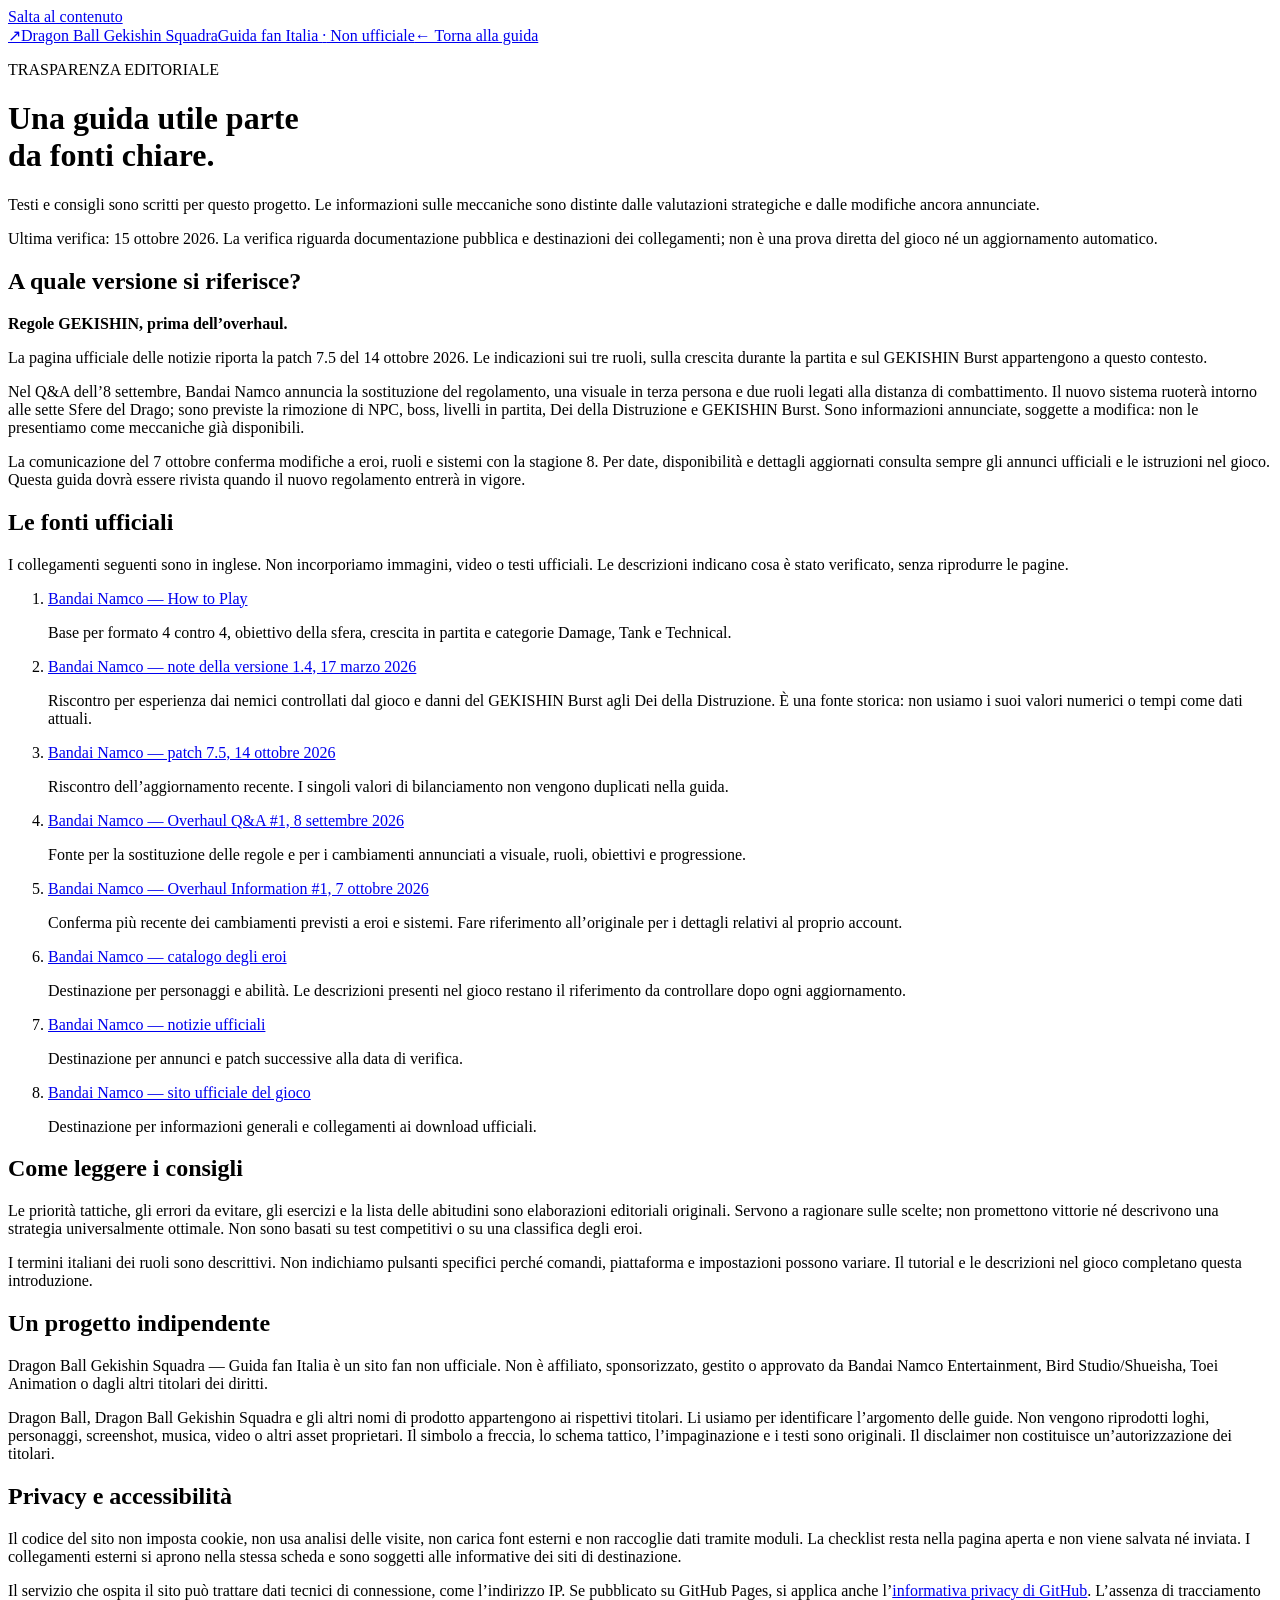
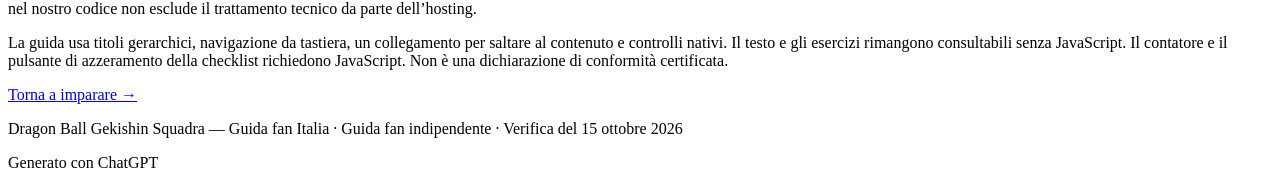
==== note.html @ c9250903 "Add files via upload" ====
<!doctype html><html lang="it"><head><meta charset="utf-8"><meta name="viewport" content="width=device-width,initial-scale=1"><title>Fonti, versioni e indipendenza — Dragon Ball Gekishin Squadra — Guida fan Italia</title><meta name="description" content="Fonti ufficiali verificate il 15 ottobre 2026, limiti delle guide e informazioni sulla privacy del sito fan Dragon Ball Gekishin Squadra — Guida fan Italia."><link rel="stylesheet" href="assets/style.css"><link rel="icon" href="assets/favicon.svg" type="image/svg+xml"></head><body>
<a class="skip" href="#contenuto">Salta al contenuto</a><header class="site-header"><div class="wrap header-inner"><a class="brand" href="./" aria-label="Dragon Ball Gekishin Squadra — Guida fan Italia, pagina iniziale"><span class="brand-mark" aria-hidden="true">↗</span><span class="brand-copy"><span class="brand-name">Dragon Ball Gekishin Squadra</span><span class="brand-subtitle">Guida fan Italia <span aria-hidden="true">·</span> Non ufficiale</span></span></a><a href="index.html#inizia">← Torna alla guida</a></div></header>
<main id="contenuto" class="wrap document" tabindex="-1"><p class="eyebrow">TRASPARENZA EDITORIALE</p><h1>Una guida utile parte<br>da fonti chiare.</h1><p>Testi e consigli sono scritti per questo progetto. Le informazioni sulle meccaniche sono distinte dalle valutazioni strategiche e dalle modifiche ancora annunciate.</p><p>Ultima verifica: <time datetime="2026-10-15">15 ottobre 2026</time>. La verifica riguarda documentazione pubblica e destinazioni dei collegamenti; non è una prova diretta del gioco né un aggiornamento automatico.</p>
<h2 id="aggiornamenti">A quale versione si riferisce?</h2><div class="callout"><strong>Regole GEKISHIN, prima dell’overhaul.</strong><p>La pagina ufficiale delle notizie riporta la patch 7.5 del 14 ottobre 2026. Le indicazioni sui tre ruoli, sulla crescita durante la partita e sul GEKISHIN Burst appartengono a questo contesto.</p></div>
<p>Nel Q&amp;A dell’8 settembre, Bandai Namco annuncia la sostituzione del regolamento, una visuale in terza persona e due ruoli legati alla distanza di combattimento. Il nuovo sistema ruoterà intorno alle sette Sfere del Drago; sono previste la rimozione di NPC, boss, livelli in partita, Dei della Distruzione e GEKISHIN Burst. Sono informazioni annunciate, soggette a modifica: non le presentiamo come meccaniche già disponibili.</p>
<p>La comunicazione del 7 ottobre conferma modifiche a eroi, ruoli e sistemi con la stagione 8. Per date, disponibilità e dettagli aggiornati consulta sempre gli annunci ufficiali e le istruzioni nel gioco. Questa guida dovrà essere rivista quando il nuovo regolamento entrerà in vigore.</p>
<h2 id="fonti">Le fonti ufficiali</h2><p>I collegamenti seguenti sono in inglese. Non incorporiamo immagini, video o testi ufficiali. Le descrizioni indicano cosa è stato verificato, senza riprodurre le pagine.</p>
<ol class="sources"><li><a href="https://dbg-squadra.bn-ent.net/en-gb/howto">Bandai Namco — How to Play</a><p>Base per formato 4 contro 4, obiettivo della sfera, crescita in partita e categorie Damage, Tank e Technical.</p></li><li><a href="https://dbg-squadra.bn-ent.net/en-us/news/estploj8z">Bandai Namco — note della versione 1.4, 17 marzo 2026</a><p>Riscontro per esperienza dai nemici controllati dal gioco e danni del GEKISHIN Burst agli Dei della Distruzione. È una fonte storica: non usiamo i suoi valori numerici o tempi come dati attuali.</p></li><li><a href="https://dbg-squadra.bn-ent.net/en-us/news/he0axlmp1u">Bandai Namco — patch 7.5, 14 ottobre 2026</a><p>Riscontro dell’aggiornamento recente. I singoli valori di bilanciamento non vengono duplicati nella guida.</p></li><li><a href="https://dbg-squadra.bn-ent.net/en-us/news/rp_gkq_0k543">Bandai Namco — Overhaul Q&amp;A #1, 8 settembre 2026</a><p>Fonte per la sostituzione delle regole e per i cambiamenti annunciati a visuale, ruoli, obiettivi e progressione.</p></li><li><a href="https://dbg-squadra.bn-ent.net/en-us/news/m7bxc2tkz">Bandai Namco — Overhaul Information #1, 7 ottobre 2026</a><p>Conferma più recente dei cambiamenti previsti a eroi e sistemi. Fare riferimento all’originale per i dettagli relativi al proprio account.</p></li><li><a href="https://dbg-squadra.bn-ent.net/en-gb/hero">Bandai Namco — catalogo degli eroi</a><p>Destinazione per personaggi e abilità. Le descrizioni presenti nel gioco restano il riferimento da controllare dopo ogni aggiornamento.</p></li><li><a href="https://dbg-squadra.bn-ent.net/en-gb/news">Bandai Namco — notizie ufficiali</a><p>Destinazione per annunci e patch successive alla data di verifica.</p></li><li><a href="https://dbg-squadra.bn-ent.net/en-gb/">Bandai Namco — sito ufficiale del gioco</a><p>Destinazione per informazioni generali e collegamenti ai download ufficiali.</p></li></ol>
<h2>Come leggere i consigli</h2><p>Le priorità tattiche, gli errori da evitare, gli esercizi e la lista delle abitudini sono elaborazioni editoriali originali. Servono a ragionare sulle scelte; non promettono vittorie né descrivono una strategia universalmente ottimale. Non sono basati su test competitivi o su una classifica degli eroi.</p><p>I termini italiani dei ruoli sono descrittivi. Non indichiamo pulsanti specifici perché comandi, piattaforma e impostazioni possono variare. Il tutorial e le descrizioni nel gioco completano questa introduzione.</p>
<h2 id="indipendenza">Un progetto indipendente</h2><p>Dragon Ball Gekishin Squadra — Guida fan Italia è un sito fan non ufficiale. Non è affiliato, sponsorizzato, gestito o approvato da Bandai Namco Entertainment, Bird Studio/Shueisha, Toei Animation o dagli altri titolari dei diritti.</p><p>Dragon Ball, Dragon Ball Gekishin Squadra e gli altri nomi di prodotto appartengono ai rispettivi titolari. Li usiamo per identificare l’argomento delle guide. Non vengono riprodotti loghi, personaggi, screenshot, musica, video o altri asset proprietari. Il simbolo a freccia, lo schema tattico, l’impaginazione e i testi sono originali. Il disclaimer non costituisce un’autorizzazione dei titolari.</p>
<h2 id="privacy">Privacy e accessibilità</h2><p>Il codice del sito non imposta cookie, non usa analisi delle visite, non carica font esterni e non raccoglie dati tramite moduli. La checklist resta nella pagina aperta e non viene salvata né inviata. I collegamenti esterni si aprono nella stessa scheda e sono soggetti alle informative dei siti di destinazione.</p><p>Il servizio che ospita il sito può trattare dati tecnici di connessione, come l’indirizzo IP. Se pubblicato su GitHub Pages, si applica anche l’<a href="https://docs.github.com/en/site-policy/privacy-policies/github-privacy-statement">informativa privacy di GitHub</a>. L’assenza di tracciamento nel nostro codice non esclude il trattamento tecnico da parte dell’hosting.</p><p>La guida usa titoli gerarchici, navigazione da tastiera, un collegamento per saltare al contenuto e controlli nativi. Il testo e gli esercizi rimangono consultabili senza JavaScript. Il contatore e il pulsante di azzeramento della checklist richiedono JavaScript. Non è una dichiarazione di conformità certificata.</p>
<p><a class="button primary" href="index.html#inizia">Torna a imparare →</a></p></main><footer class="wrap"><p>Dragon Ball Gekishin Squadra — Guida fan Italia · Guida fan indipendente · Verifica del 15 ottobre 2026</p><p class="generation-watermark">Generato con ChatGPT</p></footer></body></html>
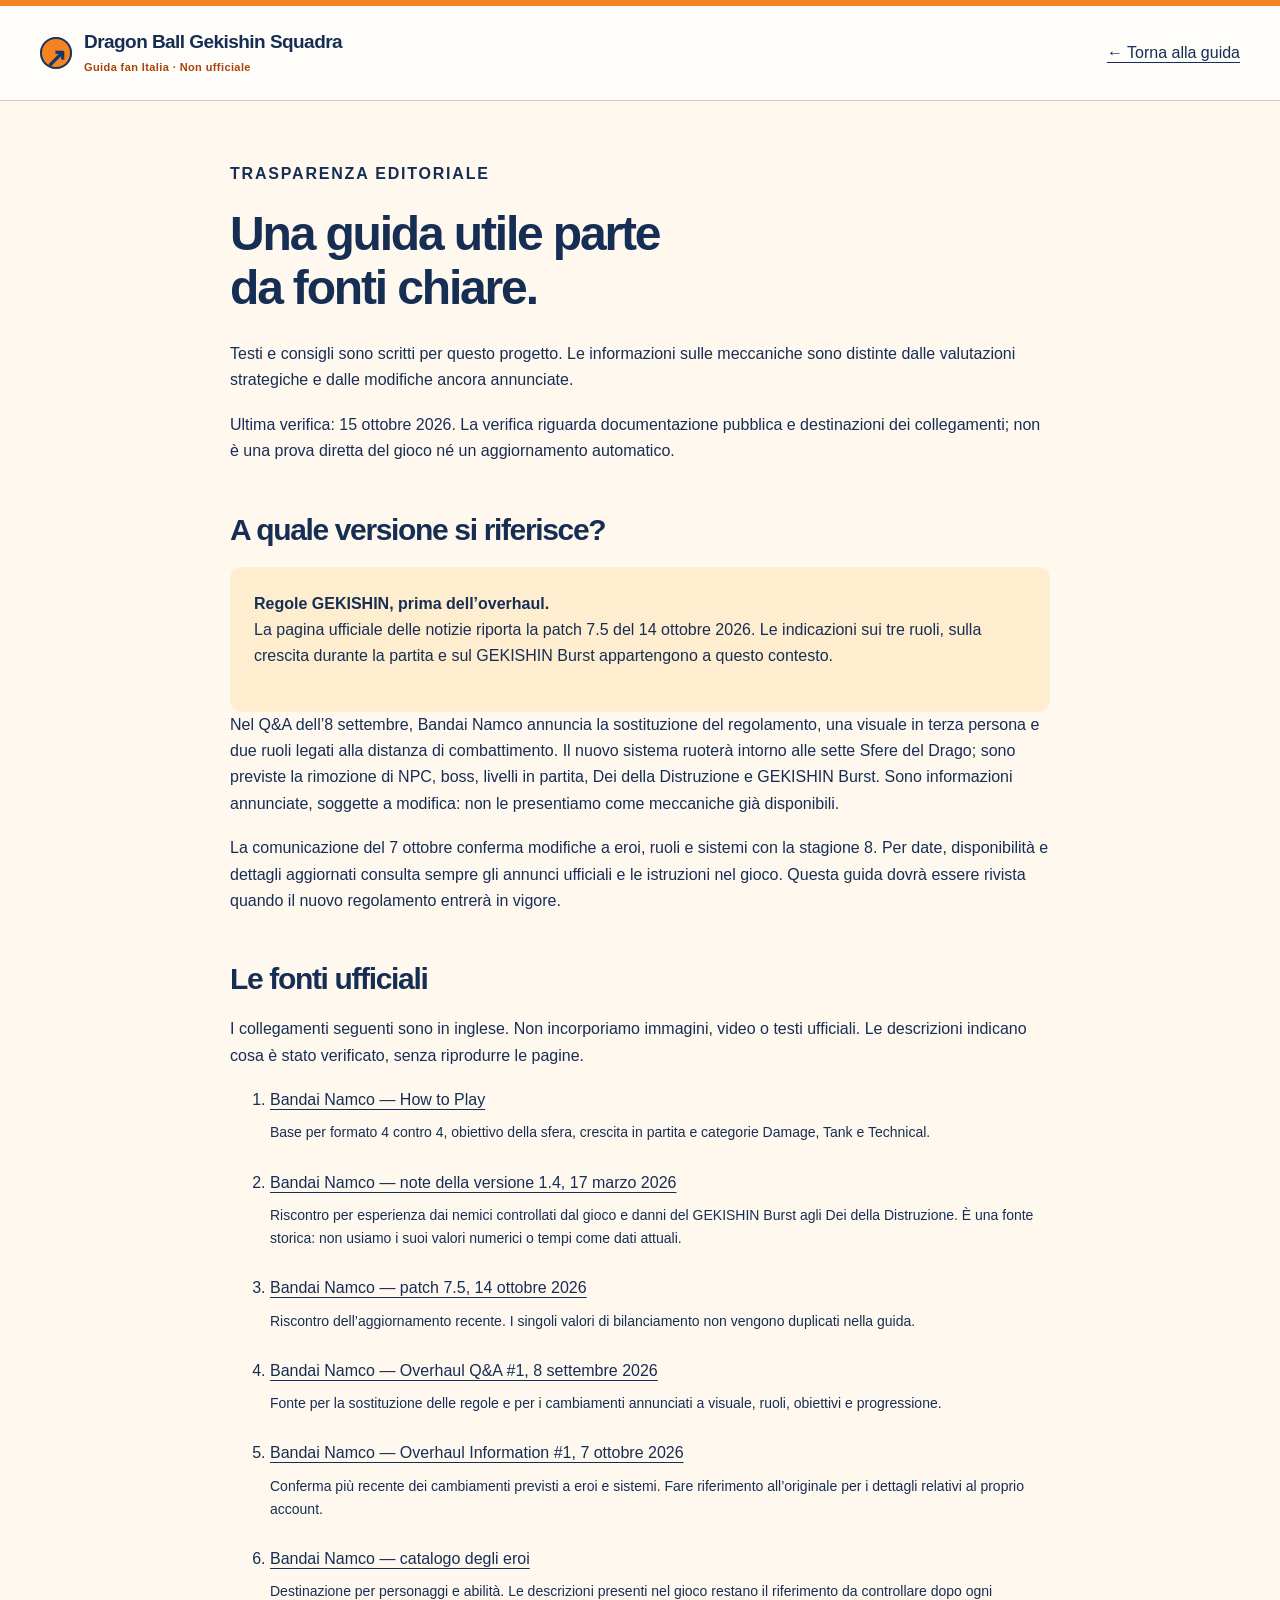
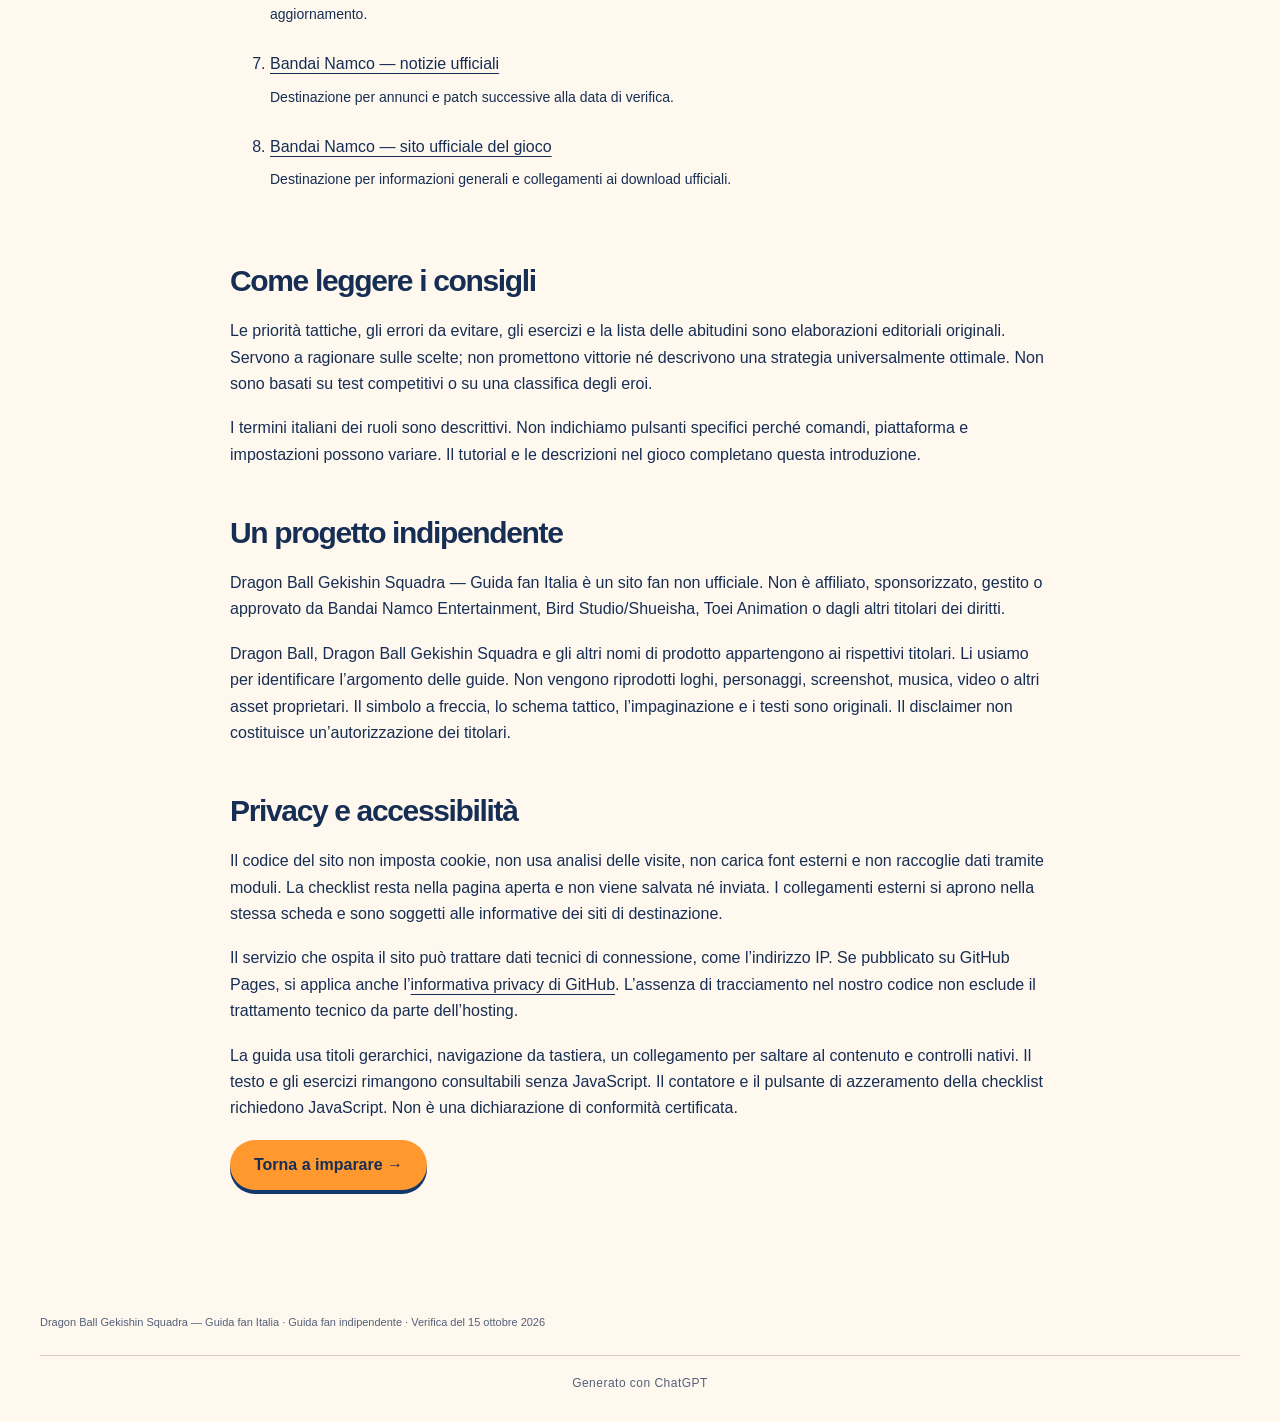
==== commit 5308f72a: "Fix published asset paths in note.html" ====
--- a/note.html
+++ b/note.html
@@ -1,4 +1,4 @@
-<!doctype html><html lang="it"><head><meta charset="utf-8"><meta name="viewport" content="width=device-width,initial-scale=1"><title>Fonti, versioni e indipendenza — Dragon Ball Gekishin Squadra — Guida fan Italia</title><meta name="description" content="Fonti ufficiali verificate il 15 ottobre 2026, limiti delle guide e informazioni sulla privacy del sito fan Dragon Ball Gekishin Squadra — Guida fan Italia."><link rel="stylesheet" href="assets/style.css"><link rel="icon" href="assets/favicon.svg" type="image/svg+xml"></head><body>
+<!doctype html><html lang="it"><head><meta charset="utf-8"><meta name="viewport" content="width=device-width,initial-scale=1"><title>Fonti, versioni e indipendenza — Dragon Ball Gekishin Squadra — Guida fan Italia</title><meta name="description" content="Fonti ufficiali verificate il 15 ottobre 2026, limiti delle guide e informazioni sulla privacy del sito fan Dragon Ball Gekishin Squadra — Guida fan Italia."><link rel="stylesheet" href="style.css"><link rel="icon" href="favicon.svg" type="image/svg+xml"></head><body>
 <a class="skip" href="#contenuto">Salta al contenuto</a><header class="site-header"><div class="wrap header-inner"><a class="brand" href="./" aria-label="Dragon Ball Gekishin Squadra — Guida fan Italia, pagina iniziale"><span class="brand-mark" aria-hidden="true">↗</span><span class="brand-copy"><span class="brand-name">Dragon Ball Gekishin Squadra</span><span class="brand-subtitle">Guida fan Italia <span aria-hidden="true">·</span> Non ufficiale</span></span></a><a href="index.html#inizia">← Torna alla guida</a></div></header>
 <main id="contenuto" class="wrap document" tabindex="-1"><p class="eyebrow">TRASPARENZA EDITORIALE</p><h1>Una guida utile parte<br>da fonti chiare.</h1><p>Testi e consigli sono scritti per questo progetto. Le informazioni sulle meccaniche sono distinte dalle valutazioni strategiche e dalle modifiche ancora annunciate.</p><p>Ultima verifica: <time datetime="2026-10-15">15 ottobre 2026</time>. La verifica riguarda documentazione pubblica e destinazioni dei collegamenti; non è una prova diretta del gioco né un aggiornamento automatico.</p>
 <h2 id="aggiornamenti">A quale versione si riferisce?</h2><div class="callout"><strong>Regole GEKISHIN, prima dell’overhaul.</strong><p>La pagina ufficiale delle notizie riporta la patch 7.5 del 14 ottobre 2026. Le indicazioni sui tre ruoli, sulla crescita durante la partita e sul GEKISHIN Burst appartengono a questo contesto.</p></div>
--- a/style.css
+++ b/style.css
@@ -0,0 +1,36 @@
+@charset "UTF-8";
+:root{--paper:#fff8ef;--white:#fffdfa;--ink:#172e54;--muted:#536079;--line:#d5cbbd;--green:#12376b;--lime:#ffd66b;--peach:#ff982e;--radius:18px}*{box-sizing:border-box}html{scroll-behavior:smooth;scroll-padding-top:32px}body{margin:0;background:var(--paper);color:var(--ink);font:16px/1.65 "Segoe UI",Arial,sans-serif}a{color:inherit;text-underline-offset:4px}a:hover{text-decoration-thickness:2px}button,input{font:inherit}button,a,input,summary{-webkit-tap-highlight-color:transparent}a,button,summary{touch-action:manipulation}:focus-visible{outline:3px solid #a83d00;outline-offset:5px}.wrap{max-width:1200px;margin-inline:auto;width:calc(100% - 80px)}.skip{position:absolute;left:16px;top:-100px;z-index:10;background:var(--lime);padding:12px}.skip:focus{top:12px}h1,h2,h3,p{margin-top:0}h1,h2,h3{line-height:1.13;letter-spacing:-.045em}h1{font-size:clamp(44px,4.7vw,68px);font-weight:750;margin-bottom:26px}h1 span{color:#a84308}h2{font-size:clamp(30px,3.2vw,44px);font-weight:650;margin-bottom:0}h3{font-size:24px;font-weight:650;letter-spacing:-.025em;margin-bottom:16px}p{margin-bottom:18px}.site-header{border-bottom:1px solid var(--line)}.header-inner{min-height:94px;display:flex;align-items:center;gap:35px;justify-content:space-between}.brand{font-size:25px;font-weight:750;letter-spacing:-1.2px;text-decoration:none;white-space:nowrap;display:inline-flex;align-items:center;gap:9px}.brand-dot{margin-left:-9px}.brand-mark{width:32px;height:32px;background:var(--green);color:var(--lime);border-radius:50%;display:grid;place-items:center;font-size:26px}.header-inner nav{display:flex;gap:28px}.header-inner nav a,.official-top{font-size:14px;font-weight:600;text-decoration:none;min-height:44px;display:inline-flex;align-items:center}.official-top{border:1px solid #91a1b9;border-radius:30px;padding:0 18px;gap:20px}.hero{padding-block:70px 55px;display:grid;grid-template-columns:1.2fr 1fr;gap:55px;align-items:center}.eyebrow{font-size:11px;font-weight:750;letter-spacing:1.8px;line-height:1.6;margin-bottom:20px}.status-dot{display:inline-block;width:7px;height:7px;border-radius:50%;background:#bf5008;margin-right:8px}.game-name{font-size:14px;color:var(--muted);margin-bottom:20px}.lead{font-size:18px;color:var(--muted);max-width:490px}.hero-actions{display:flex;align-items:center;flex-wrap:wrap;gap:20px;margin-top:30px}.button{border-radius:30px;min-height:50px;padding:12px 24px;display:inline-flex;align-items:center;justify-content:center;gap:22px;font-weight:650;text-decoration:none}.primary{background:var(--green);color:var(--white)}.primary:hover{background:#224d88}.text-link{font-size:13px;font-weight:600}.hero-meta{display:flex;gap:25px;border-top:1px solid var(--line);margin-top:35px;padding-top:20px;font-size:11px;letter-spacing:.8px;color:var(--muted)}.board{margin:0;background:var(--green);border-radius:24px;overflow:hidden;transform:rotate(1.5deg);box-shadow:0 17px 0 -6px #f4c895;padding:25px 24px 20px}.board-top{display:flex;justify-content:space-between;gap:12px;color:var(--lime);font-size:10px;letter-spacing:1.4px;font-weight:700;margin-bottom:16px}.board svg{display:block;width:100%;height:auto}.board figcaption{color:#e0eaff;font-size:10px;padding-top:14px;border-top:1px solid #6886b0;margin-top:10px}.version{background:#ffedcf;border:1px solid #e6c28f;border-radius:12px;padding:22px 26px;display:flex;gap:28px;align-items:center}.version-label{font-size:10px;letter-spacing:1.5px;font-weight:750;min-width:130px}.version strong{font-size:15px}.version p{font-size:13px;line-height:1.6;margin:3px 0 0}.version a{white-space:nowrap;font-size:12px;font-weight:700}.section{padding-block:85px}.section-heading{display:flex;justify-content:space-between;align-items:end;gap:40px;margin-bottom:40px}.section-heading .eyebrow{margin-bottom:12px}.section-heading>p{font-size:14px;color:var(--muted);margin:0}.basics{display:grid;grid-template-columns:.9fr 1.35fr;gap:65px}.objective{background:var(--green);color:var(--white);border-radius:var(--radius);padding:32px;align-self:start}.pill{display:inline-block;border:1px solid var(--line);border-radius:24px;padding:6px 12px;font-size:10px;letter-spacing:1px;font-weight:700}.objective .pill{color:var(--lime);border-color:#6886b0}.objective h3{font-size:32px;margin-top:28px;line-height:1.2}.objective p{color:#e0eaff}.objective a{font-size:13px;color:var(--lime)}.steps{list-style:none;padding:0;margin:0}.steps li{display:flex;gap:24px;border-bottom:1px solid var(--line);padding:0 0 22px;margin-bottom:22px}.steps li:last-child{margin-bottom:0}.step-number{font-size:13px;letter-spacing:1px;color:var(--muted);padding-top:3px}.steps h3{font-size:20px;margin-bottom:9px}.steps p{font-size:14px;color:var(--muted);margin:0}.source-note{color:var(--muted);font-size:12px;margin:25px 0 0}.role-section{background:#f6ede0;border-block:1px solid var(--line)}.role-grid,.strategy-grid,.exercise-grid{display:grid;grid-template-columns:repeat(3,1fr);gap:24px}.role-card{background:var(--white);border:1px solid var(--line);padding:30px;border-radius:var(--radius)}.role-symbol{display:grid;place-items:center;width:50px;height:50px;background:#ffe1b0;border:1px solid #e7b576;font-size:32px;border-radius:14px;margin-bottom:30px}.role-card:nth-child(2) .role-symbol{background:#dfe9fb;border-color:#bacbea}.role-card:nth-child(3) .role-symbol{background:#fff0be;border-color:#dcc67d}.role-card .eyebrow{font-size:10px}.role-card h3{font-size:29px;margin-bottom:24px}.role-card p{font-size:14px}.avoid{font-size:12px;border-top:1px solid var(--line);padding-top:18px;color:var(--muted);margin-top:24px}.strategy-grid{gap:40px}.large-number{font-size:48px;font-weight:350;letter-spacing:-3px;display:block;margin-bottom:20px}.large-number span{color:#ca7120;padding-left:12px}.strategy-grid h3{font-size:23px}.strategy-grid p{font-size:15px;color:var(--muted)}.try{border-top:1px solid var(--line);padding-top:18px}.reset-note{display:flex;gap:25px;background:#ffedcf;padding:25px 32px;border-radius:var(--radius);margin-top:35px}.reset-note>span{font-size:38px}.reset-note h3{font-size:20px;margin-bottom:8px}.reset-note p{font-size:14px;margin:0;color:var(--muted)}.practice-section{background:var(--green);color:var(--white)}.practice-section .section-heading>p,.practice-section .source-note{color:#e0eaff}.exercise{border:1px solid #7790b5;border-radius:var(--radius);padding:26px}.exercise .pill{border-color:#7790b5;color:var(--lime)}.exercise h3{font-size:24px;margin-top:28px}.exercise>p{font-size:14px;color:#e0eaff}.exercise details{border-top:1px solid #7790b5;margin-top:25px}.exercise summary{color:var(--lime);font-size:13px}.exercise .answer{font-size:14px;padding:10px 0}.answer p{margin:12px 0 0;color:#e0eaff}summary{cursor:pointer;padding:18px 0;font-weight:650;min-height:48px}details[open] summary{margin-bottom:4px}summary::marker{color:inherit}.checklist{border-top:1px solid #7790b5;margin-top:50px;padding-top:42px;display:grid;grid-template-columns:1fr 1.5fr;gap:55px}.checklist .eyebrow{color:var(--lime)}.checklist h3{font-size:30px}.checklist p{font-size:13px;color:#e0eaff}.check-items label{display:flex;align-items:center;gap:14px;min-height:52px;cursor:pointer;font-size:14px;border-bottom:1px solid #6886b0;padding-block:10px}.check-items input{accent-color:var(--lime);width:20px;height:20px;flex-shrink:0}.check-items .progress{color:var(--lime);margin:20px 0 6px}.reset-button{background:none;border:0;color:var(--white);text-decoration:underline;text-underline-offset:4px;padding:10px 0;min-height:44px;cursor:pointer;font-size:13px}.practice-section :focus-visible,.objective :focus-visible{outline-color:var(--lime)}.faq{display:grid;grid-template-columns:1fr 1.5fr;gap:55px}.faq details{border-bottom:1px solid var(--line)}.faq details:first-child{border-top:1px solid var(--line)}.faq summary{font-size:16px}.faq details p{font-size:14px;color:var(--muted)}.official-section{background:#ffb454;border-radius:var(--radius);padding:40px;display:grid;grid-template-columns:1.1fr 1fr;gap:60px;align-items:center}.official-section h2{font-size:38px;margin-bottom:20px}.official-section p:not(.eyebrow){font-size:14px;max-width:450px;margin:0}.official-links a{display:flex;justify-content:space-between;gap:20px;padding:22px 0;border-bottom:1px solid #b2732a;text-decoration:none;font-weight:650}.official-links a:hover{text-decoration:underline}footer{padding-block:45px 28px}.footer-top{display:flex;justify-content:space-between;gap:25px;align-items:center;margin-bottom:25px}.footer-top>div{display:flex;gap:24px;flex-wrap:wrap}.footer-top>div a{font-size:12px;display:inline-flex;min-height:44px;align-items:center}footer>p{font-size:11px;color:var(--muted);max-width:1050px;margin-bottom:0}.document{max-width:820px;padding-block:60px}.document h1{font-size:48px}.document h2{font-size:30px;margin:48px 0 20px}.document h3{font-size:21px;margin-top:28px}.document p,.document li{font-size:16px}.document li{padding-bottom:14px}.document .callout{background:#ffedcf;padding:24px;border-radius:12px}.document .sources li{padding-bottom:25px}.document .sources p{font-size:14px;margin:8px 0 0}.document a{overflow-wrap:anywhere}[hidden]{display:none!important}
+@media(max-width:1050px){.wrap{width:calc(100% - 48px)}.header-inner{gap:20px}.header-inner nav{gap:18px}.brand{font-size:22px}.hero{gap:28px}.hero-actions{gap:16px}.role-card{padding:24px}.basics{gap:35px}.version{gap:20px}.version-label{min-width:100px}.official-top{padding-inline:12px}.role-card h3{font-size:25px}}
+@media(max-width:800px){.header-inner{flex-wrap:wrap;padding-block:18px;row-gap:10px}.header-inner nav{order:3;width:100%;justify-content:space-between;gap:12px}.hero{grid-template-columns:1fr;padding-top:42px}.hero-copy{max-width:620px}.board{max-width:520px;width:100%;justify-self:center;margin-top:15px}.version{flex-wrap:wrap;margin-top:20px}.version-label{width:100%}.version>div{flex:1;min-width:200px}.section{padding-block:60px}.section-heading{display:block}.section-heading>p,.section-heading>.pill{margin-top:20px}.basics,.faq,.checklist{grid-template-columns:1fr;gap:30px}.role-grid,.exercise-grid{grid-template-columns:1fr}.role-card h3 br{display:none}.role-symbol{float:right;margin-left:16px}.role-card p{max-width:580px}.strategy-grid{grid-template-columns:1fr;gap:25px}.large-number{float:left;margin:0 24px 0 0;font-size:38px}.strategy-grid article{border-bottom:1px solid var(--line);padding-bottom:20px}.strategy-grid article p{margin-left:78px}.strategy-grid .try{border:0;padding:0}.official-section{grid-template-columns:1fr;gap:20px;padding:28px}.footer-top{align-items:start;flex-direction:column}.footer-top>div{gap:16px}.document h1{font-size:40px}}
+@media(max-width:400px){.wrap{width:calc(100% - 32px)}h1{font-size:42px}.hero-meta{gap:12px;font-size:10px}.header-inner nav a{font-size:13px}.brand{font-size:21px}.official-top{font-size:12px;gap:10px}.board{padding:18px}.version{padding:20px}.objective{padding:25px}.steps li{gap:16px}.checklist h3{font-size:27px}.official-section h2{font-size:32px}}
+@media(prefers-reduced-motion:reduce){html{scroll-behavior:auto}*{transition:none!important;animation:none!important}}
+@media print{body{background:white;color:black;font-size:11pt}.site-header,.hero-actions,.official-top,.reset-button{display:none}.wrap{width:100%;max-width:none}.hero,.basics,.faq,.checklist,.official-section{display:block}.board{display:none}.section{padding-block:24px}.hero{padding-block:24px}h1{font-size:32pt}h2{font-size:24pt}.role-grid,.strategy-grid,.exercise-grid{display:block}article{break-inside:avoid;margin-bottom:20px}.role-section,.practice-section,.objective,.official-section{background:white;color:black}.practice-section p,.practice-section .section-heading>p,.practice-section .source-note,.objective p{color:black}.exercise summary,.exercise .pill,.objective a,.objective .pill,.checklist .eyebrow{color:black}.checklist p{color:black}footer{padding-top:20px}}
+
+/* Tema ispirato ai colori della divisa di Goku: arancio, blu e oro. */
+@media screen {
+ .site-header{border-top:6px solid #f58420;background:#fffdfa}
+ .brand-mark{background:#f58420;color:#12376b;box-shadow:inset 0 0 0 2px #12376b}
+ .hero{background:radial-gradient(ellipse at 85% 48%,#ffe2ac80,transparent 58%)}
+ .hero h1 span{color:#a84308}
+ .primary{background:#ff982e;color:#172e54;box-shadow:0 4px 0 #12376b}
+ .primary:hover{background:#ffb454;color:#172e54}
+ .board{border:9px solid #f58420;box-shadow:0 17px 0 -6px #12376b}
+ .objective{border-top:7px solid #f58420}
+ .role-card:first-child{border-top:5px solid #ee7b1b}
+ .role-card:nth-child(2){border-top:5px solid #235292}
+ .role-card:nth-child(3){border-top:5px solid #dfae36}
+ .practice-section{border-top:7px solid #f58420;border-bottom:7px solid #f58420}
+ .official-section{border-bottom:7px solid #12376b}
+}
+
+/* Identità del progetto: nome completo e natura non ufficiale sempre visibili. */
+.brand{white-space:normal;letter-spacing:0;gap:12px;max-width:350px}
+.brand-mark{flex-shrink:0}
+.brand-copy{display:block;min-width:0}
+.brand-name{display:block;font-size:19px;line-height:1.2;letter-spacing:-.55px;font-weight:750}
+.brand-subtitle{display:block;font-size:11px;line-height:1.5;letter-spacing:.4px;font-weight:650;color:#a84308;margin-top:5px}
+.footer-top .brand{max-width:360px}
+@media(max-width:1050px){.header-inner{flex-wrap:wrap;padding-block:18px;row-gap:10px}.header-inner nav{order:3;width:100%;justify-content:space-between}.header-inner .brand{max-width:420px}}
+@media(max-width:500px){.header-inner .brand{flex:1 1 100%;max-width:none}.header-inner .official-top{margin-left:44px}.brand-name{font-size:18px}.brand-subtitle{font-size:10px}.footer-top .brand{max-width:100%}}
+
+.generation-watermark{margin:24px 0 0;padding-top:18px;border-top:1px solid var(--line);max-width:none;color:var(--muted);font-size:12px;letter-spacing:.04em;text-align:center}
